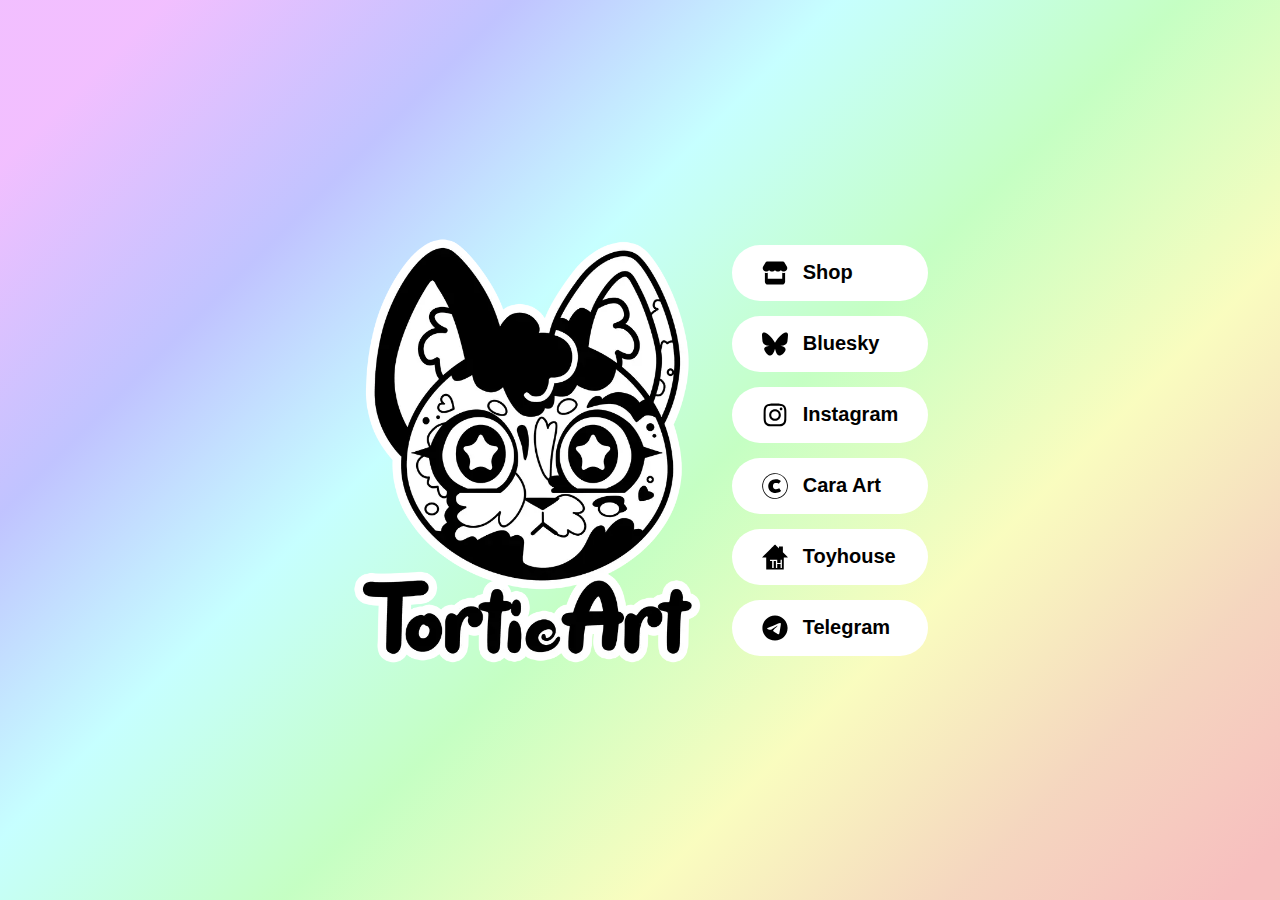
==== index.html @ d537c602 "Initial commit" ====
<!doctype html>
<html lang="en">
<head>
    <!-- GH -->
    <meta http-equiv="Content-Type" content="text/html; charset=utf-8" />
    <meta http-equiv="X-UA-Compatible" content="IE=edge" />
    <meta name="viewport" content="width=device-width, initial-scale=1" />
    <meta name="CCBot" content="nofollow" />
    <meta name="robots" content="noai, noimageai" />
    <title>TortieArt</title>
    <meta name="description" content="" />
    <meta property="og:locale" content="en_US" />
    <meta property="og:title" content="TortieArt" />
    <meta property="og:description" content="" />
    <meta property="og:url" content="https://tortieart.com" />
    <meta property="og:site_name" content="tortieart.com" />
    <meta property="og:image" content="https://tortieart.com/images/ogimg.png" />
    <link rel="shortcut icon" href="images/favicon.png" />
    <link rel="stylesheet" href="style.css" />
</head>
<body>
    <header>
        <picture>
            <source srcset="images/logo.webp" type="image/webp">
            <source srcset="images/logo.png" type="image/png">
            <img id="logo" src="images/logo.png" alt="" width="350" height="426" />
        </picture>
        <h1 class="sr">TortieArt</h1>
        <p class="sr"></p>
    </header>
    <main>
        <ul class="social">
            <li><a href="#" target="_blank" rel="noopener">
                <svg xmlns="http://www.w3.org/2000/svg" viewBox="0 0 576 512"><path d="M547.6 103.8L490.3 13.1C485.2 5 476.1 0 466.4 0L109.6 0C99.9 0 90.8 5 85.7 13.1L28.3 103.8c-29.6 46.8-3.4 111.9 51.9 119.4c4 .5 8.1 .8 12.1 .8c26.1 0 49.3-11.4 65.2-29c15.9 17.6 39.1 29 65.2 29c26.1 0 49.3-11.4 65.2-29c15.9 17.6 39.1 29 65.2 29c26.2 0 49.3-11.4 65.2-29c16 17.6 39.1 29 65.2 29c4.1 0 8.1-.3 12.1-.8c55.5-7.4 81.8-72.5 52.1-119.4zM499.7 254.9c0 0 0 0-.1 0c-5.3 .7-10.7 1.1-16.2 1.1c-12.4 0-24.3-1.9-35.4-5.3L448 384l-320 0 0-133.4c-11.2 3.5-23.2 5.4-35.6 5.4c-5.5 0-11-.4-16.3-1.1l-.1 0c-4.1-.6-8.1-1.3-12-2.3L64 384l0 64c0 35.3 28.7 64 64 64l320 0c35.3 0 64-28.7 64-64l0-64 0-131.4c-4 1-8 1.8-12.3 2.3z"/></svg>
                <span>Shop</span>
            </a></li>
            <li><a href="#" target="_blank" rel="noopener">
                <svg xmlns="http://www.w3.org/2000/svg" viewBox="0 0 576 512"><path d="M407.8 294.7c-3.3-.4-6.7-.8-10-1.3c3.4 .4 6.7 .9 10 1.3zM288 227.1C261.9 176.4 190.9 81.9 124.9 35.3C61.6-9.4 37.5-1.7 21.6 5.5C3.3 13.8 0 41.9 0 58.4S9.1 194 15 213.9c19.5 65.7 89.1 87.9 153.2 80.7c3.3-.5 6.6-.9 10-1.4c-3.3 .5-6.6 1-10 1.4C74.3 308.6-9.1 342.8 100.3 464.5C220.6 589.1 265.1 437.8 288 361.1c22.9 76.7 49.2 222.5 185.6 103.4c102.4-103.4 28.1-156-65.8-169.9c-3.3-.4-6.7-.8-10-1.3c3.4 .4 6.7 .9 10 1.3c64.1 7.1 133.6-15.1 153.2-80.7C566.9 194 576 75 576 58.4s-3.3-44.7-21.6-52.9c-15.8-7.1-40-14.9-103.2 29.8C385.1 81.9 314.1 176.4 288 227.1z"></path></svg>
                <span>Bluesky</span>
            </a></li>
            <li><a href="https://instagram.com/tortieart" target="_blank" rel="noopener">
                <svg xmlns="http://www.w3.org/2000/svg" viewBox="0 0 448 512"><path d="M224.1 141c-63.6 0-114.9 51.3-114.9 114.9s51.3 114.9 114.9 114.9S339 319.5 339 255.9 287.7 141 224.1 141zm0 189.6c-41.1 0-74.7-33.5-74.7-74.7s33.5-74.7 74.7-74.7 74.7 33.5 74.7 74.7-33.6 74.7-74.7 74.7zm146.4-194.3c0 14.9-12 26.8-26.8 26.8-14.9 0-26.8-12-26.8-26.8s12-26.8 26.8-26.8 26.8 12 26.8 26.8zm76.1 27.2c-1.7-35.9-9.9-67.7-36.2-93.9-26.2-26.2-58-34.4-93.9-36.2-37-2.1-147.9-2.1-184.9 0-35.8 1.7-67.6 9.9-93.9 36.1s-34.4 58-36.2 93.9c-2.1 37-2.1 147.9 0 184.9 1.7 35.9 9.9 67.7 36.2 93.9s58 34.4 93.9 36.2c37 2.1 147.9 2.1 184.9 0 35.9-1.7 67.7-9.9 93.9-36.2 26.2-26.2 34.4-58 36.2-93.9 2.1-37 2.1-147.8 0-184.8zM398.8 388c-7.8 19.6-22.9 34.7-42.6 42.6-29.5 11.7-99.5 9-132.1 9s-102.7 2.6-132.1-9c-19.6-7.8-34.7-22.9-42.6-42.6-11.7-29.5-9-99.5-9-132.1s-2.6-102.7 9-132.1c7.8-19.6 22.9-34.7 42.6-42.6 29.5-11.7 99.5-9 132.1-9s102.7-2.6 132.1 9c19.6 7.8 34.7 22.9 42.6 42.6 11.7 29.5 9 99.5 9 132.1s2.7 102.7-9 132.1z"></path></svg>
                <span>Instagram</span>
            </a></li>
            <li><a href="#" target="_blank" rel="noopener">
                <svg xmlns="http://www.w3.org/2000/svg" viewBox="0 0 400 400"><path d="M0 0 C1.97684888 -0.0021647 3.95365826 -0.02061153 5.93041992 -0.03930664 C32.7272668 -0.07964309 59.38909957 7.91297649 79.4440918 26.18530273 C74.958431 33.73752437 69.88417584 40.66791587 64.51489258 47.60473633 C59.02270142 54.70099601 53.71724799 61.92546645 48.4440918 69.18530273 C44.40822414 67.66902349 40.69010512 65.76254528 36.8815918 63.74780273 C22.02945785 56.255967 4.24554152 54.2709168 -11.8840332 59.14624023 C-23.17215473 63.53606527 -32.23575363 70.0847726 -37.5559082 81.18530273 C-43.3986748 96.35288876 -44.20276143 112.21024233 -38.4934082 127.56030273 C-33.81241786 137.66355462 -25.48182691 145.84669021 -15.20043945 150.17749023 C2.26439429 156.32089909 20.92367339 153.70271956 37.4440918 146.18530273 C42.87914463 143.36556709 48.16989811 140.29294703 53.4440918 137.18530273 C57.37383977 140.67034481 59.7463523 144.71229867 62.3815918 149.18530273 C65.50857257 154.4373264 68.69577884 159.61523133 72.1237793 164.67749023 C73.03075562 166.02520508 73.03075562 166.02520508 73.95605469 167.40014648 C75.14294289 169.15368328 76.34242302 170.89877218 77.55517578 172.63452148 C78.09215088 173.43245117 78.62912598 174.23038086 79.18237305 175.05249023 C79.66746338 175.75486816 80.15255371 176.45724609 80.65234375 177.1809082 C81.4440918 179.18530273 81.4440918 179.18530273 80.74023438 181.3137207 C69.04108659 198.2068582 38.65697513 204.99269497 20.0378418 208.40405273 C14.83783961 209.30985957 9.72370349 210.00350836 4.4440918 210.18530273 C3.30842773 210.23686523 2.17276367 210.28842773 1.00268555 210.34155273 C-31.31905797 211.12431948 -61.37087562 201.60335745 -85.2199707 179.44702148 C-105.11079429 160.18818059 -113.6925461 135.19230592 -114.5559082 107.90014648 C-114.84864319 83.01244502 -108.12993695 60.71827577 -92.5559082 41.18530273 C-91.85981445 40.26104492 -91.1637207 39.33678711 -90.4465332 38.38452148 C-89.82262695 37.6587793 -89.1987207 36.93303711 -88.5559082 36.18530273 C-87.8959082 36.18530273 -87.2359082 36.18530273 -86.5559082 36.18530273 C-86.5559082 35.52530273 -86.5559082 34.86530273 -86.5559082 34.18530273 C-85.8959082 34.18530273 -85.2359082 34.18530273 -84.5559082 34.18530273 C-84.5559082 33.52530273 -84.5559082 32.86530273 -84.5559082 32.18530273 C-61.50053803 11.37240018 -30.95852234 -0.0037805 0 0 Z" fill="currentColor" transform="translate(210.555908203125,95.814697265625)"></path><path d="M0 0 C12.69941114 12.40773164 22.88796956 26.79000117 31.77514648 42.109375 C32.16154297 42.7684082 32.54793945 43.42744141 32.94604492 44.10644531 C46.15793089 66.90885371 54.47991667 93.84497307 56.77514648 120.109375 C56.84072754 120.83382812 56.90630859 121.55828125 56.97387695 122.3046875 C61.41440217 174.61130591 44.72155833 225.59142751 11.77514648 266.109375 C8.26198627 270.2585896 4.5486614 274.19547634 0.77514648 278.109375 C-0.36954102 279.34880859 -0.36954102 279.34880859 -1.53735352 280.61328125 C-13.2477294 292.93686939 -27.57903081 302.61294302 -42.22485352 311.109375 C-42.88388672 311.49577148 -43.54291992 311.88216797 -44.22192383 312.28027344 C-67.02433222 325.49215941 -93.96045159 333.81414519 -120.22485352 336.109375 C-120.94930664 336.17495605 -121.67375977 336.24053711 -122.42016602 336.30810547 C-174.72678442 340.74863069 -225.70690603 324.05578685 -266.22485352 291.109375 C-270.37406811 287.59621479 -274.31095486 283.88288992 -278.22485352 280.109375 C-279.05114258 279.34625 -279.87743164 278.583125 -280.72875977 277.796875 C-293.05234791 266.08649911 -302.72842154 251.75519771 -311.22485352 237.109375 C-311.61125 236.4503418 -311.99764648 235.79130859 -312.39575195 235.11230469 C-325.60763792 212.30989629 -333.9296237 185.37377693 -336.22485352 159.109375 C-336.29043457 158.38492188 -336.35601562 157.66046875 -336.42358398 156.9140625 C-340.8641092 104.60744409 -324.17126536 53.62732249 -291.22485352 13.109375 C-287.7116933 8.9601604 -283.99836844 5.02327366 -280.22485352 1.109375 C-279.46172852 0.28308594 -278.69860352 -0.54320312 -277.91235352 -1.39453125 C-266.20197763 -13.71811939 -251.87067622 -23.39419302 -237.22485352 -31.890625 C-236.56582031 -32.27702148 -235.90678711 -32.66341797 -235.2277832 -33.06152344 C-212.38158544 -46.2987813 -185.51992701 -54.50016377 -159.22485352 -56.890625 C-158.24403809 -56.98102051 -158.24403809 -56.98102051 -157.2434082 -57.07324219 C-98.52973298 -62.18465841 -42.27773553 -40.35681646 0 0 Z M-262.91625977 2.98828125 C-265.03980788 4.93935845 -267.21161032 6.80905782 -269.41235352 8.671875 C-301.85670951 37.10116099 -320.48999057 83.66587194 -323.69750977 125.8359375 C-326.70339296 173.58263539 -312.39538135 221.36404264 -280.90844727 257.7890625 C-279.39885143 259.46979695 -277.87839244 261.14085364 -276.34594727 262.80078125 C-274.39487006 264.92432936 -272.52517069 267.09613181 -270.66235352 269.296875 C-242.23306752 301.741231 -195.66835658 320.37451205 -153.49829102 323.58203125 C-105.75159312 326.58791445 -57.97018588 312.27990283 -21.54516602 280.79296875 C-19.86443156 279.28337291 -18.19337488 277.76291392 -16.53344727 276.23046875 C-14.40989915 274.27939155 -12.23809671 272.40969218 -10.03735352 270.546875 C22.40700248 242.11758901 41.04028354 195.55287806 44.24780273 153.3828125 C47.25368593 105.63611461 32.94567432 57.85470736 1.45874023 21.4296875 C-0.0508556 19.74895305 -1.57131459 18.07789636 -3.10375977 16.41796875 C-5.05483697 14.29442064 -6.92453634 12.12261819 -8.78735352 9.921875 C-37.21663951 -22.522481 -83.78135045 -41.15576205 -125.95141602 -44.36328125 C-176.31444258 -47.53387486 -225.69034403 -31.37868416 -262.91625977 2.98828125 Z" fill="currentColor" transform="translate(340.224853515625,60.890625)"></path></svg>
                <span>Cara Art</span>
            </a></li>
            <li><a href="https://toyhou.se/tortieart" target="_blank" rel="noopener">
                <svg xmlns="http://www.w3.org/2000/svg" viewBox="0 0 340 340" preserveAspectRatio="xMidYMid meet"><g transform="translate(0.000000,340.000000) scale(0.100000,-0.100000)" stroke="none"><path d="M852 2487 c-463 -463 -842 -845 -842 -850 0 -4 121 -7 270 -7 l270 0 2 -782 3 -783 1145 0 1145 0 3 783 2 782 270 0 c210 0 270 3 270 13 0 6 -148 161 -330 342 l-330 330 0 382 0 383 -255 0 -255 0 0 -125 c0 -69 -1 -125 -3 -125 -2 0 -115 113 -252 250 -137 138 -254 250 -260 250 -5 0 -389 -379 -853 -843z m1140 -1364 l3 -218 215 0 215 0 3 218 2 217 85 0 85 0 0 -535 0 -535 -85 0 -85 0 0 250 0 250 -220 0 -220 0 0 -250 0 -250 -85 0 -85 0 0 460 0 460 -145 0 -145 0 0 -460 0 -460 -100 0 -100 0 0 460 0 460 -140 0 -140 0 0 75 0 75 470 0 470 0 2 -217z"></path></g></svg>
                <span>Toyhouse</span>
            </a></li>
            <li><a href="https://t.me/TortieArt" target="_blank" rel="noopener">
                <svg xmlns="http://www.w3.org/2000/svg" viewBox="0 0 496 512"><path d="M248 8C111 8 0 119 0 256S111 504 248 504 496 393 496 256 385 8 248 8zM363 176.7c-3.7 39.2-19.9 134.4-28.1 178.3-3.5 18.6-10.3 24.8-16.9 25.4-14.4 1.3-25.3-9.5-39.3-18.7-21.8-14.3-34.2-23.2-55.3-37.2-24.5-16.1-8.6-25 5.3-39.5 3.7-3.8 67.1-61.5 68.3-66.7 .2-.7 .3-3.1-1.2-4.4s-3.6-.8-5.1-.5q-3.3 .7-104.6 69.1-14.8 10.2-26.9 9.9c-8.9-.2-25.9-5-38.6-9.1-15.5-5-27.9-7.7-26.8-16.3q.8-6.7 18.5-13.7 108.4-47.2 144.6-62.3c68.9-28.6 83.2-33.6 92.5-33.8 2.1 0 6.6 .5 9.6 2.9a10.5 10.5 0 0 1 3.5 6.7A43.8 43.8 0 0 1 363 176.7z"></path></svg>
                <span>Telegram</span>
            </a></li>
        </ul>
    </main>
</body>
</html>
---- style.css ----
html, body {
	margin: 0;
	padding: 0;
	height: 100%;
	min-height: 100%;
}

.sr {
	position: absolute;
	left: -10000px;
	top: auto;
	width: 1px;
	height: 1px;
	overflow: hidden;
}

a, svg {
	transition: all 0.4s ease-in-out;
}

body {
	text-align: center;
	font-size: 20px;
	color: #000;
	font-family: Verdana, Arial, sans-serif;
	background-color: #FFF;
	background: linear-gradient(
	  -45deg, 
	  rgba(223, 0, 0, 0.25) 2.7%, 
	  rgba(214, 91, 0, 0.25) 15.1%, 
	  rgba(233, 245, 0, 0.25) 29.5%, 
	  rgba(23, 255, 17, 0.25) 45.8%, 
	  rgba(29, 255, 255, 0.25) 61.5%, 
	  rgba(5, 17, 255, 0.25) 76.4%, 
	  rgba(202, 0, 253, 0.25) 92.4%
	);
	background-repeat: no-repeat;
	background-size: cover;
	background-attachment: fixed;
	display: flex;
	justify-content: center;
	align-items: center;
	gap: 30px;
}

img {
	max-width: 100%;
	height: auto!important;
}

header, main {
	max-width: 50%;
}

#logo {
	display: block;
	margin: 0 auto;
	width: 350px;
}

.social {
	list-style: none;
	margin: 0 auto;
	padding: 0;
	display: flex;
	flex-direction: column;
	gap: 15px;
}
.social a {
	display: block;
	background: #FFF;
	padding: 15px 30px;
	border-radius: 30px;
	color: #000;
	text-decoration: none;
	font-weight: bold;
	display: flex;
	gap: 15px;
	justify-content: flex-start;
	align-items: center;
}
.social a:hover {
	background: #000;
	color: #FFF;
}
.social a svg {
	fill: #000;
	height: 26px;
	width: 26px;
}
.social a:hover svg {
	fill: #FFF;
}


@media (max-width: 700px) {
	body {
		flex-direction: column;
		gap: 0;
	}
	header, main {
		max-width: none;
	}
	header {
		padding: 30px 30px 0;
	}
	#logo {
		width: 200px;
	}
	main {
		padding: 15px 30px 30px;
	}
	.social {
		max-width: 220px;
		gap: 10px;
	}
}
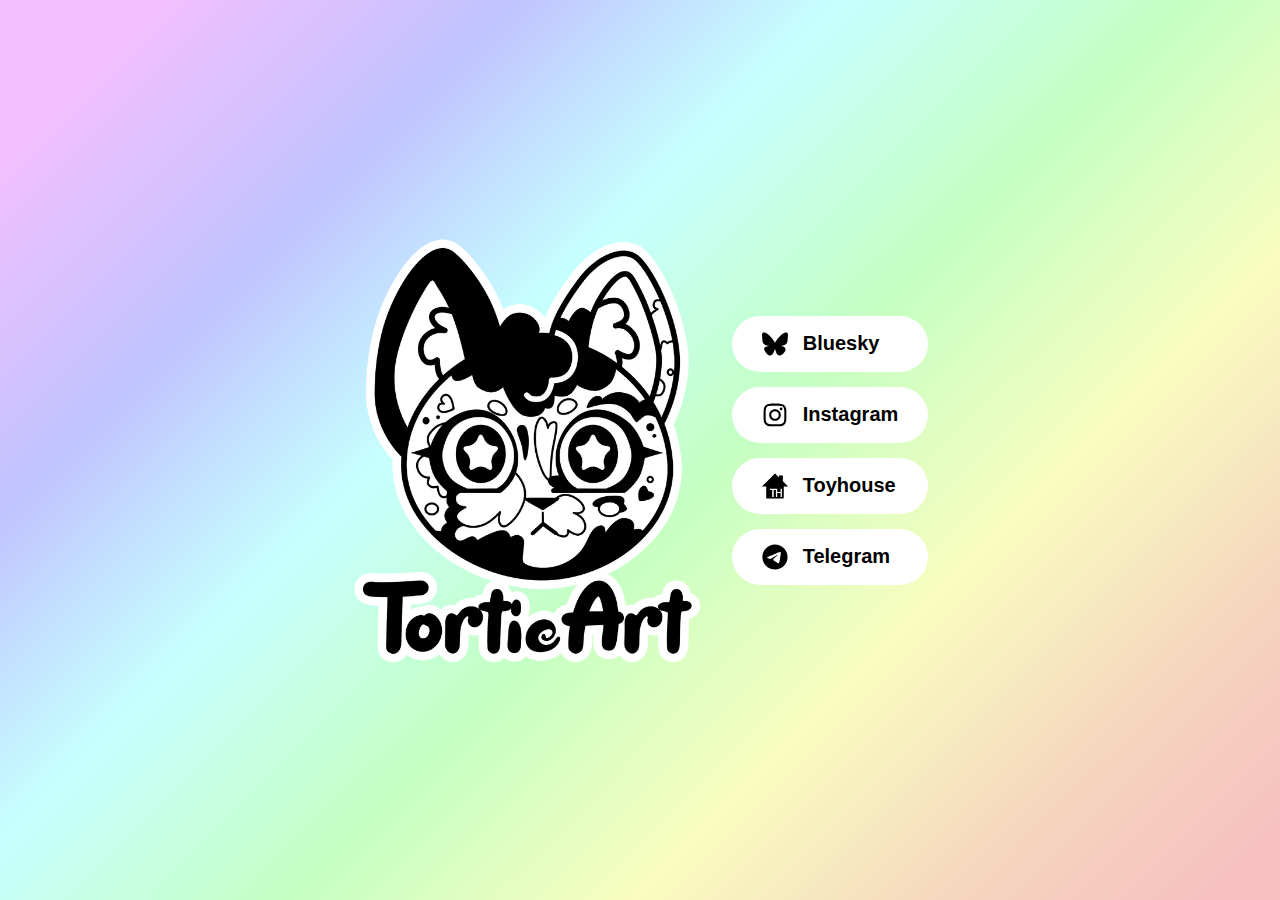
==== commit 10d9cb9b: "Update index.html" ====
--- a/index.html
+++ b/index.html
@@ -8,10 +8,10 @@
     <meta name="CCBot" content="nofollow" />
     <meta name="robots" content="noai, noimageai" />
     <title>TortieArt</title>
-    <meta name="description" content="" />
+    <meta name="description" content="Colorado artist with absolutely zero self control with colors!" />
     <meta property="og:locale" content="en_US" />
     <meta property="og:title" content="TortieArt" />
-    <meta property="og:description" content="" />
+    <meta property="og:description" content="Colorado artist with absolutely zero self control with colors!" />
     <meta property="og:url" content="https://tortieart.com" />
     <meta property="og:site_name" content="tortieart.com" />
     <meta property="og:image" content="https://tortieart.com/images/ogimg.png" />
@@ -26,15 +26,15 @@
             <img id="logo" src="images/logo.png" alt="" width="350" height="426" />
         </picture>
         <h1 class="sr">TortieArt</h1>
-        <p class="sr"></p>
+        <p class="sr">Colorado artist with absolutely zero self control with colors!</p>
     </header>
     <main>
         <ul class="social">
-            <li><a href="#" target="_blank" rel="noopener">
+            <!--<li><a href="#" target="_blank" rel="noopener">
                 <svg xmlns="http://www.w3.org/2000/svg" viewBox="0 0 576 512"><path d="M547.6 103.8L490.3 13.1C485.2 5 476.1 0 466.4 0L109.6 0C99.9 0 90.8 5 85.7 13.1L28.3 103.8c-29.6 46.8-3.4 111.9 51.9 119.4c4 .5 8.1 .8 12.1 .8c26.1 0 49.3-11.4 65.2-29c15.9 17.6 39.1 29 65.2 29c26.1 0 49.3-11.4 65.2-29c15.9 17.6 39.1 29 65.2 29c26.2 0 49.3-11.4 65.2-29c16 17.6 39.1 29 65.2 29c4.1 0 8.1-.3 12.1-.8c55.5-7.4 81.8-72.5 52.1-119.4zM499.7 254.9c0 0 0 0-.1 0c-5.3 .7-10.7 1.1-16.2 1.1c-12.4 0-24.3-1.9-35.4-5.3L448 384l-320 0 0-133.4c-11.2 3.5-23.2 5.4-35.6 5.4c-5.5 0-11-.4-16.3-1.1l-.1 0c-4.1-.6-8.1-1.3-12-2.3L64 384l0 64c0 35.3 28.7 64 64 64l320 0c35.3 0 64-28.7 64-64l0-64 0-131.4c-4 1-8 1.8-12.3 2.3z"/></svg>
                 <span>Shop</span>
-            </a></li>
-            <li><a href="#" target="_blank" rel="noopener">
+            </a></li>-->
+            <li><a href="https://bsky.app/profile/tortieart.bsky.social" target="_blank" rel="noopener">
                 <svg xmlns="http://www.w3.org/2000/svg" viewBox="0 0 576 512"><path d="M407.8 294.7c-3.3-.4-6.7-.8-10-1.3c3.4 .4 6.7 .9 10 1.3zM288 227.1C261.9 176.4 190.9 81.9 124.9 35.3C61.6-9.4 37.5-1.7 21.6 5.5C3.3 13.8 0 41.9 0 58.4S9.1 194 15 213.9c19.5 65.7 89.1 87.9 153.2 80.7c3.3-.5 6.6-.9 10-1.4c-3.3 .5-6.6 1-10 1.4C74.3 308.6-9.1 342.8 100.3 464.5C220.6 589.1 265.1 437.8 288 361.1c22.9 76.7 49.2 222.5 185.6 103.4c102.4-103.4 28.1-156-65.8-169.9c-3.3-.4-6.7-.8-10-1.3c3.4 .4 6.7 .9 10 1.3c64.1 7.1 133.6-15.1 153.2-80.7C566.9 194 576 75 576 58.4s-3.3-44.7-21.6-52.9c-15.8-7.1-40-14.9-103.2 29.8C385.1 81.9 314.1 176.4 288 227.1z"></path></svg>
                 <span>Bluesky</span>
             </a></li>
@@ -42,10 +42,10 @@
                 <svg xmlns="http://www.w3.org/2000/svg" viewBox="0 0 448 512"><path d="M224.1 141c-63.6 0-114.9 51.3-114.9 114.9s51.3 114.9 114.9 114.9S339 319.5 339 255.9 287.7 141 224.1 141zm0 189.6c-41.1 0-74.7-33.5-74.7-74.7s33.5-74.7 74.7-74.7 74.7 33.5 74.7 74.7-33.6 74.7-74.7 74.7zm146.4-194.3c0 14.9-12 26.8-26.8 26.8-14.9 0-26.8-12-26.8-26.8s12-26.8 26.8-26.8 26.8 12 26.8 26.8zm76.1 27.2c-1.7-35.9-9.9-67.7-36.2-93.9-26.2-26.2-58-34.4-93.9-36.2-37-2.1-147.9-2.1-184.9 0-35.8 1.7-67.6 9.9-93.9 36.1s-34.4 58-36.2 93.9c-2.1 37-2.1 147.9 0 184.9 1.7 35.9 9.9 67.7 36.2 93.9s58 34.4 93.9 36.2c37 2.1 147.9 2.1 184.9 0 35.9-1.7 67.7-9.9 93.9-36.2 26.2-26.2 34.4-58 36.2-93.9 2.1-37 2.1-147.8 0-184.8zM398.8 388c-7.8 19.6-22.9 34.7-42.6 42.6-29.5 11.7-99.5 9-132.1 9s-102.7 2.6-132.1-9c-19.6-7.8-34.7-22.9-42.6-42.6-11.7-29.5-9-99.5-9-132.1s-2.6-102.7 9-132.1c7.8-19.6 22.9-34.7 42.6-42.6 29.5-11.7 99.5-9 132.1-9s102.7-2.6 132.1 9c19.6 7.8 34.7 22.9 42.6 42.6 11.7 29.5 9 99.5 9 132.1s2.7 102.7-9 132.1z"></path></svg>
                 <span>Instagram</span>
             </a></li>
-            <li><a href="#" target="_blank" rel="noopener">
+            <!--<li><a href="#" target="_blank" rel="noopener">
                 <svg xmlns="http://www.w3.org/2000/svg" viewBox="0 0 400 400"><path d="M0 0 C1.97684888 -0.0021647 3.95365826 -0.02061153 5.93041992 -0.03930664 C32.7272668 -0.07964309 59.38909957 7.91297649 79.4440918 26.18530273 C74.958431 33.73752437 69.88417584 40.66791587 64.51489258 47.60473633 C59.02270142 54.70099601 53.71724799 61.92546645 48.4440918 69.18530273 C44.40822414 67.66902349 40.69010512 65.76254528 36.8815918 63.74780273 C22.02945785 56.255967 4.24554152 54.2709168 -11.8840332 59.14624023 C-23.17215473 63.53606527 -32.23575363 70.0847726 -37.5559082 81.18530273 C-43.3986748 96.35288876 -44.20276143 112.21024233 -38.4934082 127.56030273 C-33.81241786 137.66355462 -25.48182691 145.84669021 -15.20043945 150.17749023 C2.26439429 156.32089909 20.92367339 153.70271956 37.4440918 146.18530273 C42.87914463 143.36556709 48.16989811 140.29294703 53.4440918 137.18530273 C57.37383977 140.67034481 59.7463523 144.71229867 62.3815918 149.18530273 C65.50857257 154.4373264 68.69577884 159.61523133 72.1237793 164.67749023 C73.03075562 166.02520508 73.03075562 166.02520508 73.95605469 167.40014648 C75.14294289 169.15368328 76.34242302 170.89877218 77.55517578 172.63452148 C78.09215088 173.43245117 78.62912598 174.23038086 79.18237305 175.05249023 C79.66746338 175.75486816 80.15255371 176.45724609 80.65234375 177.1809082 C81.4440918 179.18530273 81.4440918 179.18530273 80.74023438 181.3137207 C69.04108659 198.2068582 38.65697513 204.99269497 20.0378418 208.40405273 C14.83783961 209.30985957 9.72370349 210.00350836 4.4440918 210.18530273 C3.30842773 210.23686523 2.17276367 210.28842773 1.00268555 210.34155273 C-31.31905797 211.12431948 -61.37087562 201.60335745 -85.2199707 179.44702148 C-105.11079429 160.18818059 -113.6925461 135.19230592 -114.5559082 107.90014648 C-114.84864319 83.01244502 -108.12993695 60.71827577 -92.5559082 41.18530273 C-91.85981445 40.26104492 -91.1637207 39.33678711 -90.4465332 38.38452148 C-89.82262695 37.6587793 -89.1987207 36.93303711 -88.5559082 36.18530273 C-87.8959082 36.18530273 -87.2359082 36.18530273 -86.5559082 36.18530273 C-86.5559082 35.52530273 -86.5559082 34.86530273 -86.5559082 34.18530273 C-85.8959082 34.18530273 -85.2359082 34.18530273 -84.5559082 34.18530273 C-84.5559082 33.52530273 -84.5559082 32.86530273 -84.5559082 32.18530273 C-61.50053803 11.37240018 -30.95852234 -0.0037805 0 0 Z" fill="currentColor" transform="translate(210.555908203125,95.814697265625)"></path><path d="M0 0 C12.69941114 12.40773164 22.88796956 26.79000117 31.77514648 42.109375 C32.16154297 42.7684082 32.54793945 43.42744141 32.94604492 44.10644531 C46.15793089 66.90885371 54.47991667 93.84497307 56.77514648 120.109375 C56.84072754 120.83382812 56.90630859 121.55828125 56.97387695 122.3046875 C61.41440217 174.61130591 44.72155833 225.59142751 11.77514648 266.109375 C8.26198627 270.2585896 4.5486614 274.19547634 0.77514648 278.109375 C-0.36954102 279.34880859 -0.36954102 279.34880859 -1.53735352 280.61328125 C-13.2477294 292.93686939 -27.57903081 302.61294302 -42.22485352 311.109375 C-42.88388672 311.49577148 -43.54291992 311.88216797 -44.22192383 312.28027344 C-67.02433222 325.49215941 -93.96045159 333.81414519 -120.22485352 336.109375 C-120.94930664 336.17495605 -121.67375977 336.24053711 -122.42016602 336.30810547 C-174.72678442 340.74863069 -225.70690603 324.05578685 -266.22485352 291.109375 C-270.37406811 287.59621479 -274.31095486 283.88288992 -278.22485352 280.109375 C-279.05114258 279.34625 -279.87743164 278.583125 -280.72875977 277.796875 C-293.05234791 266.08649911 -302.72842154 251.75519771 -311.22485352 237.109375 C-311.61125 236.4503418 -311.99764648 235.79130859 -312.39575195 235.11230469 C-325.60763792 212.30989629 -333.9296237 185.37377693 -336.22485352 159.109375 C-336.29043457 158.38492188 -336.35601562 157.66046875 -336.42358398 156.9140625 C-340.8641092 104.60744409 -324.17126536 53.62732249 -291.22485352 13.109375 C-287.7116933 8.9601604 -283.99836844 5.02327366 -280.22485352 1.109375 C-279.46172852 0.28308594 -278.69860352 -0.54320312 -277.91235352 -1.39453125 C-266.20197763 -13.71811939 -251.87067622 -23.39419302 -237.22485352 -31.890625 C-236.56582031 -32.27702148 -235.90678711 -32.66341797 -235.2277832 -33.06152344 C-212.38158544 -46.2987813 -185.51992701 -54.50016377 -159.22485352 -56.890625 C-158.24403809 -56.98102051 -158.24403809 -56.98102051 -157.2434082 -57.07324219 C-98.52973298 -62.18465841 -42.27773553 -40.35681646 0 0 Z M-262.91625977 2.98828125 C-265.03980788 4.93935845 -267.21161032 6.80905782 -269.41235352 8.671875 C-301.85670951 37.10116099 -320.48999057 83.66587194 -323.69750977 125.8359375 C-326.70339296 173.58263539 -312.39538135 221.36404264 -280.90844727 257.7890625 C-279.39885143 259.46979695 -277.87839244 261.14085364 -276.34594727 262.80078125 C-274.39487006 264.92432936 -272.52517069 267.09613181 -270.66235352 269.296875 C-242.23306752 301.741231 -195.66835658 320.37451205 -153.49829102 323.58203125 C-105.75159312 326.58791445 -57.97018588 312.27990283 -21.54516602 280.79296875 C-19.86443156 279.28337291 -18.19337488 277.76291392 -16.53344727 276.23046875 C-14.40989915 274.27939155 -12.23809671 272.40969218 -10.03735352 270.546875 C22.40700248 242.11758901 41.04028354 195.55287806 44.24780273 153.3828125 C47.25368593 105.63611461 32.94567432 57.85470736 1.45874023 21.4296875 C-0.0508556 19.74895305 -1.57131459 18.07789636 -3.10375977 16.41796875 C-5.05483697 14.29442064 -6.92453634 12.12261819 -8.78735352 9.921875 C-37.21663951 -22.522481 -83.78135045 -41.15576205 -125.95141602 -44.36328125 C-176.31444258 -47.53387486 -225.69034403 -31.37868416 -262.91625977 2.98828125 Z" fill="currentColor" transform="translate(340.224853515625,60.890625)"></path></svg>
                 <span>Cara Art</span>
-            </a></li>
+            </a></li>-->
             <li><a href="https://toyhou.se/tortieart" target="_blank" rel="noopener">
                 <svg xmlns="http://www.w3.org/2000/svg" viewBox="0 0 340 340" preserveAspectRatio="xMidYMid meet"><g transform="translate(0.000000,340.000000) scale(0.100000,-0.100000)" stroke="none"><path d="M852 2487 c-463 -463 -842 -845 -842 -850 0 -4 121 -7 270 -7 l270 0 2 -782 3 -783 1145 0 1145 0 3 783 2 782 270 0 c210 0 270 3 270 13 0 6 -148 161 -330 342 l-330 330 0 382 0 383 -255 0 -255 0 0 -125 c0 -69 -1 -125 -3 -125 -2 0 -115 113 -252 250 -137 138 -254 250 -260 250 -5 0 -389 -379 -853 -843z m1140 -1364 l3 -218 215 0 215 0 3 218 2 217 85 0 85 0 0 -535 0 -535 -85 0 -85 0 0 250 0 250 -220 0 -220 0 0 -250 0 -250 -85 0 -85 0 0 460 0 460 -145 0 -145 0 0 -460 0 -460 -100 0 -100 0 0 460 0 460 -140 0 -140 0 0 75 0 75 470 0 470 0 2 -217z"></path></g></svg>
                 <span>Toyhouse</span>
@@ -57,4 +57,4 @@
         </ul>
     </main>
 </body>
-</html>+</html>
